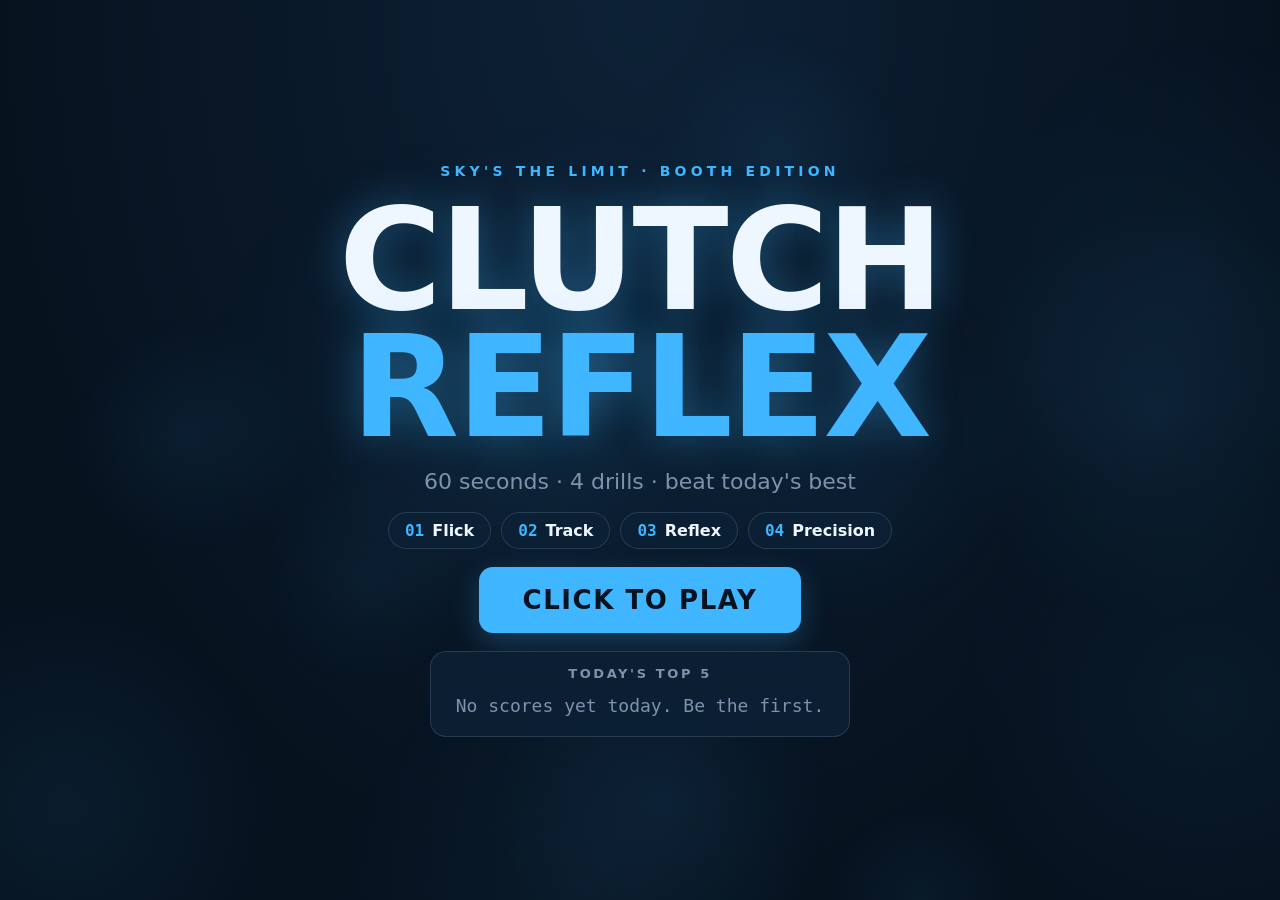
==== index.html @ 8e1eb890 "Clutch Reflex: booth-ready aim gauntlet for Cloud9 x JetBrains hackathon Four 15-second drills (flic" ====
<!doctype html>
<html lang="en">
<head>
  <meta charset="utf-8">
  <meta name="viewport" content="width=device-width, initial-scale=1, user-scalable=no">
  <title>Clutch Reflex</title>
  <link rel="stylesheet" href="css/style.css">
</head>
<body class="game">
  <canvas id="stage" aria-label="Game area"></canvas>
  <div id="corner" aria-hidden="true"></div>

  <!-- Attract / start screen -->
  <section id="attract" class="screen">
    <div class="event-name" data-event-name></div>
    <h1 class="logo">CLUTCH<span>REFLEX</span></h1>
    <p class="tag">60 seconds · 4 drills · beat today's best</p>
    <div class="drill-row">
      <div class="drill-chip"><b>01</b>Flick</div>
      <div class="drill-chip"><b>02</b>Track</div>
      <div class="drill-chip"><b>03</b>Reflex</div>
      <div class="drill-chip"><b>04</b>Precision</div>
    </div>
    <button class="play pulse" id="playBtn" type="button">Click to play</button>
    <div class="mini-board">
      <h3>Today's top 5</h3>
      <ol id="attractBoard"></ol>
    </div>
  </section>

  <!-- Drill intro card -->
  <section id="card" class="screen hidden">
    <div class="card-num" id="cardNum"></div>
    <h2 class="card-title" id="cardTitle"></h2>
    <p class="card-desc" id="cardDesc"></p>
    <div class="card-count" id="cardCount"></div>
  </section>

  <!-- In-game HUD -->
  <header id="hud" class="hidden">
    <div class="pips" id="pips"></div>
    <div class="hud-name" id="hudName"></div>
    <div class="hud-stat" id="hudStat"></div>
    <div class="timer"><i id="timerBar"></i></div>
  </header>

  <!-- Results + initials -->
  <section id="results" class="screen hidden">
    <div class="res-grid">
      <div class="res-left">
        <div class="label">Final score</div>
        <div class="score" id="finalScore">0</div>
        <canvas id="radar" width="680" height="680" aria-label="Skill radar"></canvas>
      </div>
      <div class="res-right">
        <div class="label">You play like a</div>
        <div class="role" id="roleName"></div>
        <p class="role-blurb" id="roleBlurb"></p>
        <ul class="stats" id="statList"></ul>
        <div id="entry">
          <div class="label">Your initials</div>
          <div class="initials" id="initials"></div>
          <button class="play" id="lockBtn" type="button">Lock in score</button>
        </div>
        <div class="saved hidden" id="savedMsg"></div>
      </div>
    </div>
  </section>

  <!-- Operator panel: Ctrl+Shift+O, or click the top-left corner 5 times -->
  <div id="operator" class="hidden" role="dialog" aria-label="Operator panel">
    <div class="op-box">
      <h3>Operator panel</h3>
      <label>Event name <input id="opEvent" type="text" maxlength="60"></label>
      <label class="row"><input id="opSound" type="checkbox"> Sound effects</label>
      <div class="op-buttons">
        <button type="button" id="opBoard">Open leaderboard screen</button>
        <button type="button" id="opFull">Toggle fullscreen</button>
        <button type="button" id="opCsv">Export scores (CSV)</button>
        <button type="button" id="opToday" class="danger">Clear today's scores</button>
        <button type="button" id="opAll" class="danger">Clear all scores</button>
      </div>
      <p class="op-hint">Esc during a run returns to the start screen. F toggles fullscreen.</p>
      <button type="button" id="opClose" class="play small">Close</button>
    </div>
  </div>

  <script src="js/store.js"></script>
  <script src="js/audio.js"></script>
  <script src="js/drills.js"></script>
  <script src="js/game.js"></script>
</body>
</html>
---- css/style.css ----
:root {
  --bg: #07121f;
  --bg-2: #0d2136;
  --panel: rgba(13, 33, 54, 0.82);
  --line: rgba(125, 147, 173, 0.25);
  --text: #eef6ff;
  --mute: #7d93ad;
  --sky: #3fb6ff;
  --gold: #ffd34d;
  --red: #ff5470;
  --font: system-ui, -apple-system, "Segoe UI", Roboto, "Helvetica Neue", sans-serif;
  --mono: ui-monospace, "SF Mono", "JetBrains Mono", Menlo, Consolas, monospace;
}

* { box-sizing: border-box; }
html, body { margin: 0; height: 100%; }
body {
  background: radial-gradient(ellipse at 50% 0%, var(--bg-2), var(--bg) 70%) fixed;
  color: var(--text);
  font-family: var(--font);
  overflow: hidden;
  user-select: none;
  -webkit-user-select: none;
  touch-action: none;
}
button { font: inherit; }
.hidden { display: none !important; }

#stage { position: fixed; inset: 0; display: block; }
body.in-drill #stage {
  cursor: url("data:image/svg+xml,%3Csvg xmlns='http://www.w3.org/2000/svg' width='32' height='32'%3E%3Cg stroke='%2307121f' stroke-width='4'%3E%3Cpath d='M16 3v9M16 20v9M3 16h9M20 16h9'/%3E%3C/g%3E%3Cg stroke='%2300ff9c' stroke-width='2'%3E%3Cpath d='M16 3v9M16 20v9M3 16h9M20 16h9'/%3E%3C/g%3E%3Ccircle cx='16' cy='16' r='1.6' fill='%2300ff9c'/%3E%3C/svg%3E") 16 16, crosshair;
}
#corner { position: fixed; top: 0; left: 0; width: 64px; height: 64px; z-index: 30; }

.screen {
  position: fixed; inset: 0;
  display: flex; flex-direction: column; align-items: center; justify-content: center;
  padding: 24px; text-align: center; z-index: 10;
}

/* ---------- Attract ---------- */
#attract { cursor: pointer; gap: 18px; }
.event-name { color: var(--sky); letter-spacing: 0.3em; text-transform: uppercase; font-size: 14px; font-weight: 700; }
.logo {
  margin: 0; font-size: clamp(56px, 11vw, 150px); line-height: 0.9; font-weight: 900; letter-spacing: -0.02em;
  display: flex; flex-direction: column; align-items: center;
  text-shadow: 0 0 40px rgba(63, 182, 255, 0.35);
}
.logo span { color: var(--sky); }
.tag { margin: 0; color: var(--mute); font-size: clamp(16px, 2vw, 22px); }
.drill-row { display: flex; gap: 10px; flex-wrap: wrap; justify-content: center; }
.drill-chip {
  border: 1px solid var(--line); border-radius: 999px; padding: 8px 16px; font-weight: 700;
  background: var(--panel); display: flex; gap: 8px; align-items: center;
}
.drill-chip b { color: var(--sky); font-family: var(--mono); }

.play {
  background: var(--sky); color: var(--bg); border: 0; border-radius: 14px; cursor: pointer;
  padding: 18px 44px; font-size: clamp(18px, 2.2vw, 26px); font-weight: 900; letter-spacing: 0.06em; text-transform: uppercase;
  box-shadow: 0 0 0 0 rgba(63, 182, 255, 0.6), 0 10px 30px rgba(63, 182, 255, 0.25);
  transition: transform 0.08s ease;
}
.play:active { transform: scale(0.97); }
.play.small { padding: 10px 24px; font-size: 16px; }
.pulse { animation: pulse 1.6s infinite; }
@keyframes pulse {
  0% { box-shadow: 0 0 0 0 rgba(63, 182, 255, 0.55), 0 10px 30px rgba(63, 182, 255, 0.25); }
  70% { box-shadow: 0 0 0 22px rgba(63, 182, 255, 0), 0 10px 30px rgba(63, 182, 255, 0.25); }
  100% { box-shadow: 0 0 0 0 rgba(63, 182, 255, 0), 0 10px 30px rgba(63, 182, 255, 0.25); }
}

.mini-board { width: min(420px, 100%); background: var(--panel); border: 1px solid var(--line); border-radius: 16px; padding: 14px 18px; }
.mini-board h3 { margin: 0 0 8px; font-size: 13px; letter-spacing: 0.2em; text-transform: uppercase; color: var(--mute); }
.mini-board ol { margin: 0; padding: 0; list-style: none; }
.mini-board li, .lb-list li {
  display: grid; grid-template-columns: 2.2em 1fr auto; gap: 10px; align-items: center;
  padding: 6px 0; border-top: 1px solid var(--line); font-family: var(--mono); font-size: 18px;
}
.mini-board li:first-child { border-top: 0; }
.rank { color: var(--mute); }
li:first-child .rank, li:first-child .pts { color: var(--gold); }
.who { text-align: left; font-weight: 700; letter-spacing: 0.15em; }
.who small { color: var(--mute); letter-spacing: 0; font-family: var(--font); font-weight: 500; margin-left: 8px; font-size: 13px; }
.pts { font-weight: 800; }
li.empty { display: block; }
.empty { color: var(--mute); font-family: var(--font); font-size: 15px; padding: 6px 0; }

/* ---------- Drill card ---------- */
#card { pointer-events: none; gap: 8px; }
.card-num { font-family: var(--mono); color: var(--sky); font-size: 20px; letter-spacing: 0.3em; }
.card-title { margin: 0; font-size: clamp(56px, 10vw, 120px); font-weight: 900; text-transform: uppercase; line-height: 1; }
.card-desc { margin: 4px 0 18px; color: var(--mute); font-size: clamp(18px, 2.4vw, 28px); max-width: 680px; }
.card-count { font-family: var(--mono); font-size: 72px; font-weight: 900; color: var(--gold); min-height: 1.1em; }

/* ---------- HUD ---------- */
#hud {
  position: fixed; top: 0; left: 0; right: 0; height: 84px; z-index: 12; pointer-events: none;
  display: grid; grid-template-columns: 1fr auto 1fr; align-items: center; padding: 0 24px;
  background: linear-gradient(var(--bg), rgba(7, 18, 31, 0));
}
.pips { display: flex; gap: 8px; }
.pips i { width: 34px; height: 8px; border-radius: 4px; background: var(--line); }
.pips i.done { background: var(--sky); }
.pips i.active { background: var(--gold); }
.hud-name { font-weight: 900; font-size: 26px; letter-spacing: 0.12em; text-transform: uppercase; }
.hud-stat { justify-self: end; font-family: var(--mono); font-size: 22px; font-weight: 700; color: var(--sky); }
.timer { position: absolute; left: 0; right: 0; bottom: 8px; height: 4px; background: rgba(125, 147, 173, 0.15); }
.timer i { display: block; height: 100%; width: 100%; background: var(--sky); transform-origin: left; }
.timer i.low { background: var(--red); }

/* ---------- Results ---------- */
#results { background: rgba(7, 18, 31, 0.72); }
.res-grid { display: grid; grid-template-columns: auto minmax(300px, 460px); gap: 48px; align-items: center; text-align: left; }
.label { color: var(--mute); font-size: 13px; letter-spacing: 0.22em; text-transform: uppercase; font-weight: 700; }
.score { font-family: var(--mono); font-size: clamp(64px, 9vw, 112px); font-weight: 900; color: var(--gold); line-height: 1; margin: 6px 0 10px; }
#radar { width: 340px; height: 340px; max-width: 70vw; max-height: 70vw; }
.role { font-size: clamp(40px, 5vw, 64px); font-weight: 900; color: var(--sky); line-height: 1.05; margin: 4px 0 6px; }
.role-blurb { margin: 0 0 16px; color: var(--text); opacity: 0.85; font-size: 18px; line-height: 1.4; }
.stats { list-style: none; margin: 0 0 22px; padding: 0; display: grid; gap: 8px; }
.stats li { display: grid; grid-template-columns: 90px 1fr 36px; gap: 10px; align-items: center; font-size: 14px; }
.stats b { font-weight: 800; }
.bar { height: 8px; border-radius: 4px; background: var(--line); overflow: hidden; position: relative; }
.bar i { position: absolute; inset: 0 auto 0 0; background: var(--sky); border-radius: 4px; }
.stats .num { font-family: var(--mono); font-weight: 800; text-align: right; }
.stats small { grid-column: 2 / 4; color: var(--mute); margin-top: -4px; }

.initials { display: flex; gap: 12px; margin: 8px 0 16px; }
.slot { display: flex; flex-direction: column; align-items: center; gap: 4px; }
.slot button {
  width: 64px; height: 34px; border-radius: 10px; border: 1px solid var(--line); background: var(--panel);
  color: var(--text); cursor: pointer; font-size: 16px;
}
.slot button:hover { border-color: var(--sky); }
.slot .ch {
  width: 64px; height: 76px; border-radius: 12px; border: 2px solid var(--line); background: var(--bg);
  display: grid; place-items: center; font-family: var(--mono); font-size: 44px; font-weight: 900; cursor: pointer;
}
.slot.active .ch { border-color: var(--gold); color: var(--gold); }
.saved { font-size: 24px; font-weight: 800; line-height: 1.35; }
.saved .big { display: block; font-size: 48px; color: var(--gold); }
.saved small { display: block; color: var(--mute); font-weight: 500; font-size: 15px; margin-top: 8px; }

/* ---------- Operator ---------- */
#operator { position: fixed; inset: 0; z-index: 40; background: rgba(0, 0, 0, 0.6); display: grid; place-items: center; padding: 16px; }
.op-box { background: var(--bg-2); border: 1px solid var(--line); border-radius: 16px; padding: 24px; width: min(440px, 100%); display: grid; gap: 14px; }
.op-box h3 { margin: 0; }
.op-box label { display: grid; gap: 6px; color: var(--mute); font-size: 14px; }
.op-box label.row { display: flex; align-items: center; gap: 8px; color: var(--text); }
.op-box input[type=text] { background: var(--bg); color: var(--text); border: 1px solid var(--line); border-radius: 8px; padding: 10px; font: inherit; }
.op-buttons { display: grid; gap: 8px; }
.op-buttons button { background: var(--panel); color: var(--text); border: 1px solid var(--line); border-radius: 10px; padding: 10px; cursor: pointer; text-align: left; }
.op-buttons button:hover { border-color: var(--sky); }
.op-buttons .danger { color: var(--red); }
.op-hint { margin: 0; color: var(--mute); font-size: 13px; }

/* ---------- Leaderboard screen ---------- */
body.board { overflow: hidden; }
.lb { position: fixed; inset: 0; display: grid; grid-template-rows: auto 1fr; padding: 32px 48px; gap: 24px; }
.lb-head { display: flex; justify-content: space-between; align-items: end; gap: 24px; flex-wrap: wrap; }
.lb-head .logo { font-size: clamp(40px, 6vw, 84px); flex-direction: row; gap: 0.25em; }
.lb-clock { font-family: var(--mono); color: var(--mute); font-size: 22px; text-align: right; }
.lb-cols { display: grid; grid-template-columns: 2fr 1fr; gap: 32px; min-height: 0; }
.lb-card { background: var(--panel); border: 1px solid var(--line); border-radius: 20px; padding: 20px 28px; overflow: hidden; }
.lb-card h2 { margin: 0 0 10px; font-size: 16px; letter-spacing: 0.25em; text-transform: uppercase; color: var(--mute); }
.lb-list { list-style: none; margin: 0; padding: 0; }
.lb-list li { font-size: clamp(20px, 2.4vw, 34px); padding: 10px 0; }
.lb-list li:first-child { border-top: 0; }
.lb-list.small li { font-size: clamp(16px, 1.6vw, 22px); }
.lb-list li.fresh { animation: fresh 2.5s ease-out 3; border-radius: 10px; }
@keyframes fresh { 0% { background: rgba(255, 211, 77, 0.35); } 100% { background: transparent; } }
.lb-cta { margin-top: 18px; color: var(--sky); font-weight: 800; font-size: 20px; letter-spacing: 0.1em; text-transform: uppercase; }
.lb-last { margin-top: 18px; padding-top: 16px; border-top: 1px solid var(--line); }
.lb-last .who { font-family: var(--mono); font-size: 28px; }

@media (max-width: 860px) {
  .res-grid { grid-template-columns: 1fr; gap: 16px; text-align: center; justify-items: center; }
  .stats li { text-align: left; }
  #radar { width: 240px; height: 240px; }
  .lb { padding: 16px; }
  .lb-cols { grid-template-columns: 1fr; }
  #hud { padding: 0 16px; }
  .hud-name { font-size: 18px; }
  .pips i { width: 18px; }
}
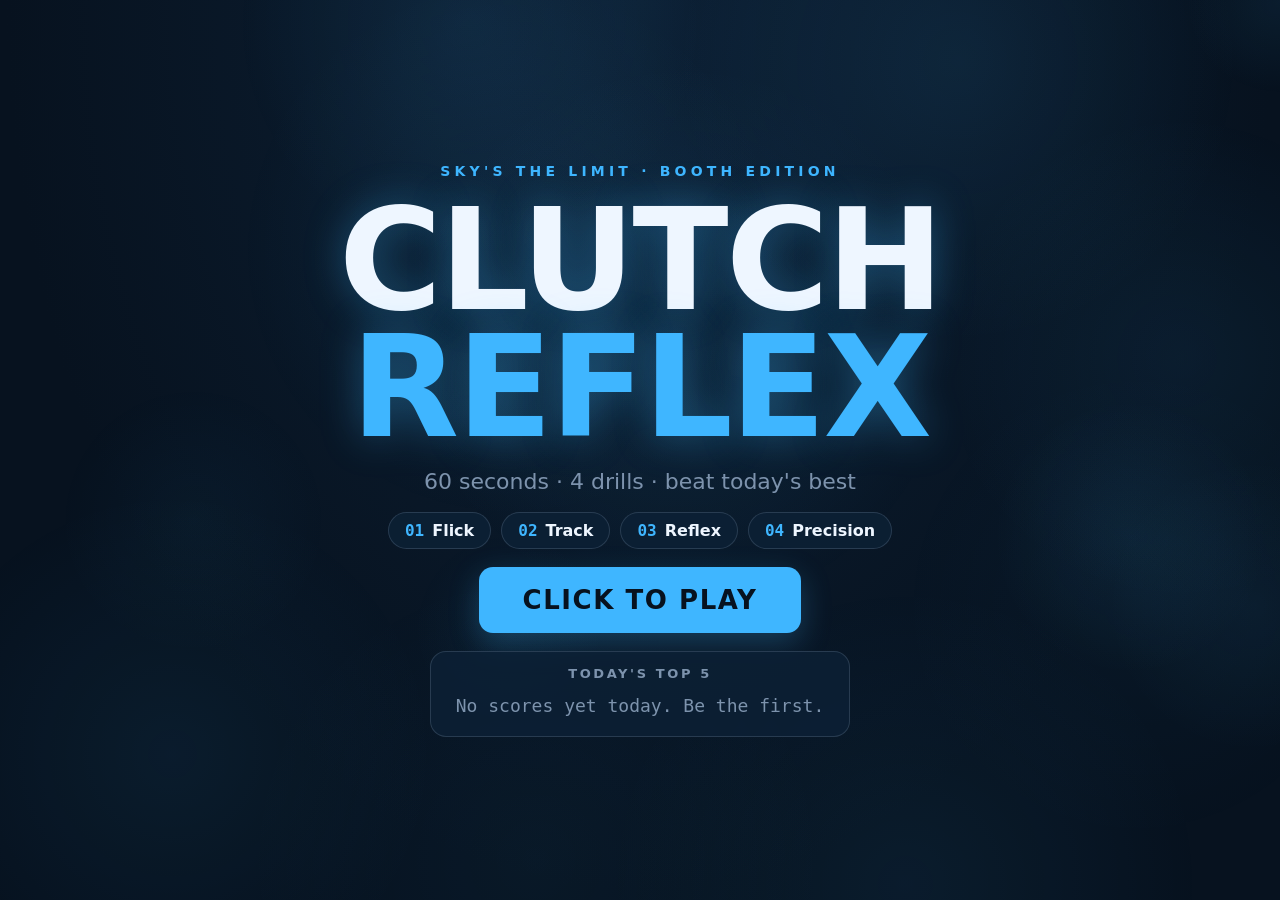
==== commit 2c9b8cb2: "Add attract-mode demo (built with Junie in JetBrains Air) After 20s idle on the start screen, a bot " ====
--- a/index.html
+++ b/index.html
@@ -27,6 +27,16 @@
       <ol id="attractBoard"></ol>
     </div>
   </section>
+
+  <!-- Demo overlay (shown during attract-mode demo) -->
+  <div id="demoOverlay" class="hidden">
+    <div class="demo-label" id="demoLabel">DEMO · 01 FLICK</div>
+    <div class="demo-bottom">
+      <div class="demo-brand">CLUTCH<span>REFLEX</span></div>
+      <div class="demo-click">Click to play</div>
+      <div class="demo-sub">60 seconds · 4 drills · beat today's best</div>
+    </div>
+  </div>
 
   <!-- Drill intro card -->
   <section id="card" class="screen hidden">
--- a/css/style.css
+++ b/css/style.css
@@ -173,6 +173,58 @@
 .lb-last { margin-top: 18px; padding-top: 16px; border-top: 1px solid var(--line); }
 .lb-last .who { font-family: var(--mono); font-size: 28px; }
 
+/* ---------- Demo overlay ---------- */
+
+/* Hide the attract screen while the demo runs */
+body.demo-running #attract {
+  display: none !important;
+}
+
+#demoOverlay {
+  position: fixed; inset: 0; z-index: 15;
+  display: flex; flex-direction: column; align-items: center;
+  justify-content: space-between; /* label at the top, call-to-action at the bottom */
+  /* Transparent center with light gradient fades at top and bottom */
+  background: linear-gradient(
+    to bottom,
+    rgba(7, 18, 31, 0.45) 0%,
+    rgba(7, 18, 31, 0.10) 18%,
+    transparent 35%,
+    transparent 65%,
+    rgba(7, 18, 31, 0.10) 82%,
+    rgba(7, 18, 31, 0.45) 100%
+  );
+  cursor: pointer;
+}
+
+/* Drill name label at top center */
+.demo-label {
+  margin-top: 20px;
+  background: var(--gold); color: var(--bg);
+  font-weight: 900; font-size: 13px; letter-spacing: 0.15em;
+  padding: 6px 16px; border-radius: 8px;
+}
+
+/* Game name + "Click to play" call-to-action at bottom center */
+.demo-bottom {
+  display: flex; flex-direction: column; align-items: center; gap: 12px;
+  margin-bottom: 32px; text-align: center;
+}
+.demo-brand {
+  font-size: clamp(28px, 4vw, 48px); font-weight: 900; letter-spacing: -0.01em; line-height: 1;
+  text-shadow: 0 0 30px rgba(63, 182, 255, 0.4);
+}
+.demo-brand span { color: var(--sky); margin-left: 0.25em; }
+.demo-sub { color: var(--mute); font-size: 15px; }
+.demo-click {
+  color: var(--text); font-size: clamp(18px, 2.5vw, 26px); font-weight: 900;
+  letter-spacing: 0.08em; text-transform: uppercase;
+  animation: pulse 1.6s infinite;
+  padding: 14px 36px; border-radius: 14px;
+  background: rgba(63, 182, 255, 0.15);
+  border: 2px solid rgba(63, 182, 255, 0.4);
+}
+
 @media (max-width: 860px) {
   .res-grid { grid-template-columns: 1fr; gap: 16px; text-align: center; justify-items: center; }
   .stats li { text-align: left; }
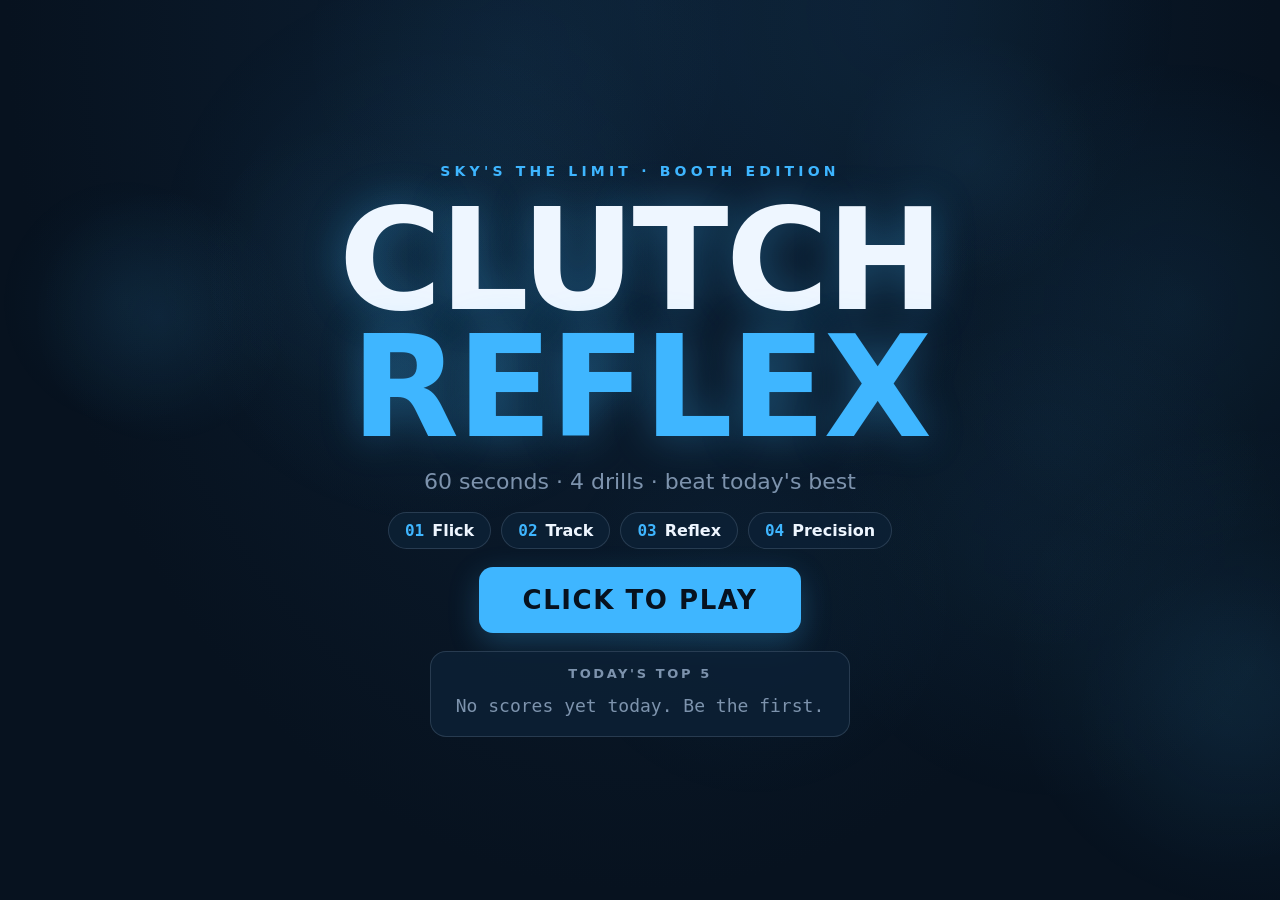
==== commit de75ad5c: "Add rival callout to results screen (built with Junie in JetBrains Air) Under the final score, playe" ====
--- a/index.html
+++ b/index.html
@@ -60,6 +60,8 @@
       <div class="res-left">
         <div class="label">Final score</div>
         <div class="score" id="finalScore">0</div>
+        <div class="rival hidden" id="rivalLine"></div>
+        <div class="rival-sub hidden" id="rivalSub"></div>
         <canvas id="radar" width="680" height="680" aria-label="Skill radar"></canvas>
       </div>
       <div class="res-right">
--- a/css/style.css
+++ b/css/style.css
@@ -114,6 +114,11 @@
 .res-grid { display: grid; grid-template-columns: auto minmax(300px, 460px); gap: 48px; align-items: center; text-align: left; }
 .label { color: var(--mute); font-size: 13px; letter-spacing: 0.22em; text-transform: uppercase; font-weight: 700; }
 .score { font-family: var(--mono); font-size: clamp(64px, 9vw, 112px); font-weight: 900; color: var(--gold); line-height: 1; margin: 6px 0 10px; }
+.rival { font-size: clamp(16px, 2vw, 22px); font-weight: 800; color: var(--text); margin: 0 0 2px; opacity: 0; transition: opacity 0.6s ease; }
+.rival.show { opacity: 1; }
+.rival.gold { color: var(--gold); }
+.rival-sub { font-size: 14px; color: var(--mute); margin: 0 0 10px; opacity: 0; transition: opacity 0.6s ease 0.15s; }
+.rival-sub.show { opacity: 1; }
 #radar { width: 340px; height: 340px; max-width: 70vw; max-height: 70vw; }
 .role { font-size: clamp(40px, 5vw, 64px); font-weight: 900; color: var(--sky); line-height: 1.05; margin: 4px 0 6px; }
 .role-blurb { margin: 0 0 16px; color: var(--text); opacity: 0.85; font-size: 18px; line-height: 1.4; }
